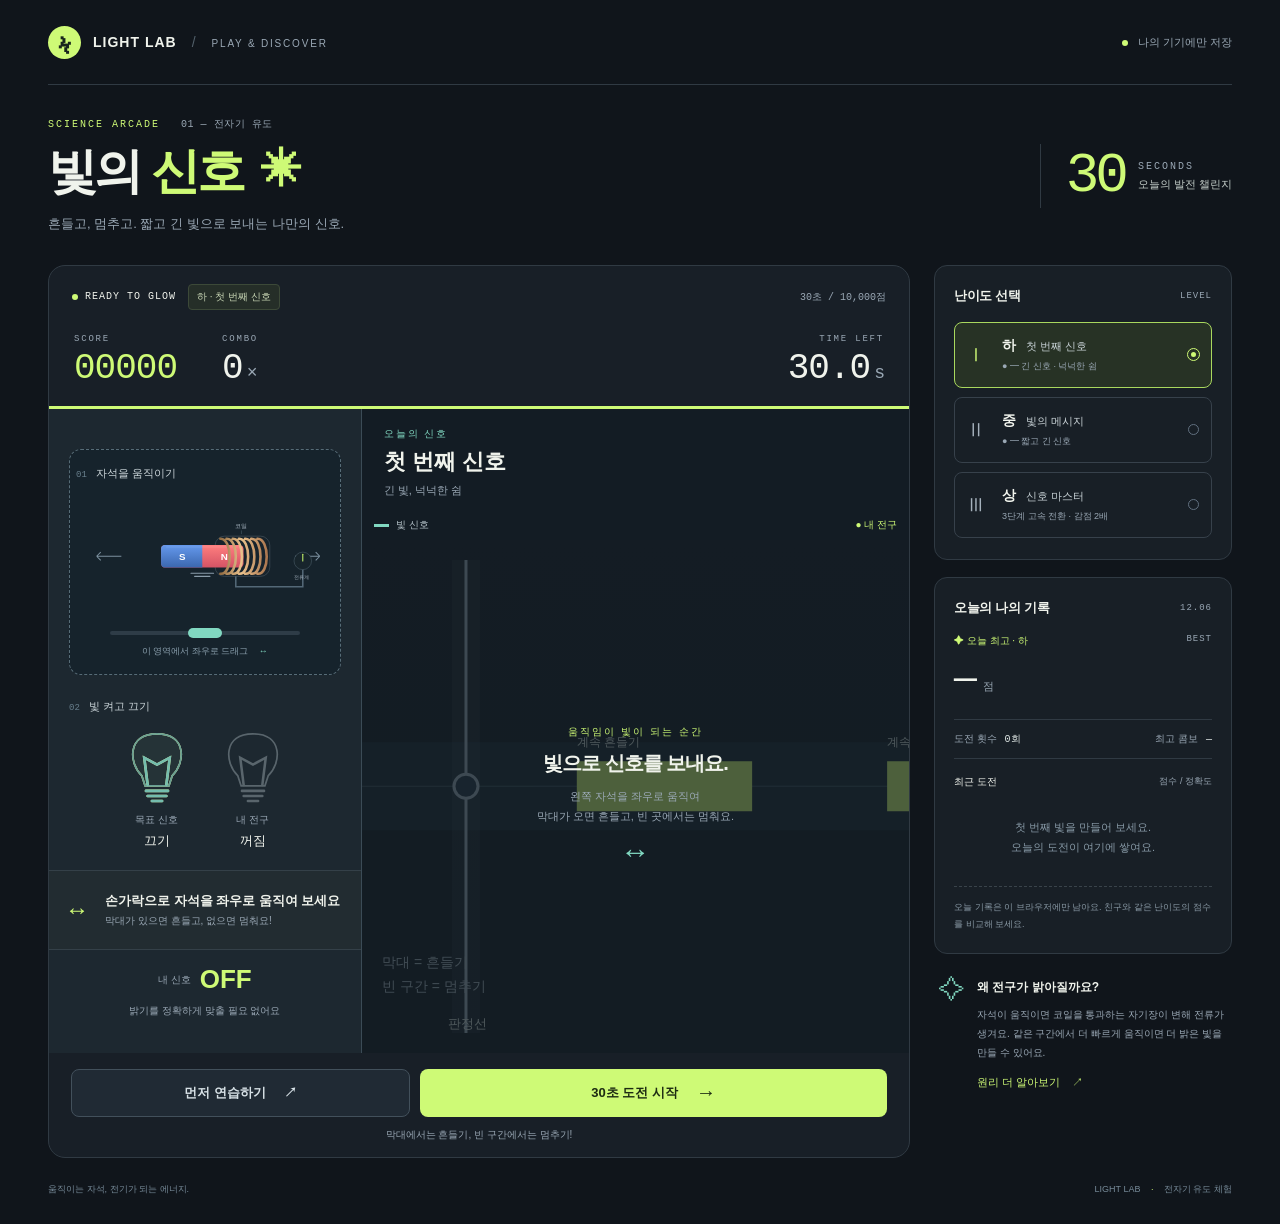
==== index.html @ e62f3f04 "update" ====
<!doctype html>
<html lang="ko">
<head>
  <meta charset="utf-8">
  <meta name="viewport" content="width=device-width,initial-scale=1,viewport-fit=cover">
  <meta name="theme-color" content="#10151b">
  <meta name="description" content="자석을 움직여 빛의 신호를 맞추는 30초 전자기 유도 게임. 터치로 플레이하고 오늘의 기록에 도전하세요.">
  <title>빛의 신호 · 30초 발전 챌린지</title>
  <link rel="stylesheet" href="styles.css">
  <script defer src="engine.js"></script>
  <script defer src="records.js"></script>
  <script defer src="game.js"></script>
</head>
<body>
  <div class="shell">
    <header class="topbar">
      <a class="brand" href="./index.html" aria-label="빛의 신호 처음으로"><span class="brand-icon">ϟ</span><span>LIGHT LAB<span class="brand-divider">/</span><span class="brand-sub">PLAY & DISCOVER</span></span></a>
      <div class="top-actions"><span class="local-tag"><i></i> 나의 기기에만 저장</span></div>
    </header>

    <main>
      <section class="intro">
        <div><p class="eyebrow">SCIENCE ARCADE <span>01 — 전자기 유도</span></p><h1>빛의 <em>신호</em><span class="title-star">✳</span></h1><p class="subtitle">흔들고, 멈추고. 짧고 긴 빛으로 보내는 나만의 신호.</p></div>
        <div class="challenge-tag"><span>30</span><div>SECONDS<br><strong>오늘의 발전 챌린지</strong></div></div>
      </section>

      <div class="layout">
        <section class="game-card" aria-label="전자기 유도 빛 신호 게임">
          <div class="stage-top"><div class="stage-label"><i></i> <span id="stage-label">READY TO GLOW</span><span id="mode-badge" class="badge">하 · 첫 번째 신호</span></div><span class="round-label">30초 / 10,000점</span></div>
          <div class="scoreboard">
            <div><span class="metric-label">SCORE</span><strong id="score">00000</strong></div>
            <div class="combo-metric"><span class="metric-label">COMBO</span><strong id="combo">0<span>×</span></strong></div>
            <div class="time-metric"><span class="metric-label">TIME LEFT</span><strong id="time">30.0<span>s</span></strong></div>
          </div>
          <div class="time-track"><div id="time-fill"></div></div>

          <div class="performance-grid"><section class="instrument-panel">          <div class="experiment">
            <div class="magnet-area" id="touch-zone" role="slider" tabindex="0" aria-label="자석 위치. 손가락으로 좌우 왕복하거나 좌우 방향키를 누르세요." aria-valuemin="8" aria-valuemax="92" aria-valuenow="50">
              <div class="apparatus-top"><span>01 <strong>자석을 움직이기</strong></span><span id="current-label">전류 없음</span></div>
              <svg id="apparatus" viewBox="0 0 500 155" aria-hidden="true">
                <defs><linearGradient id="pole-blue" x2="0" y2="1"><stop stop-color="#6599ed"/><stop offset="1" stop-color="#3b67ae"/></linearGradient><linearGradient id="pole-red" x2="0" y2="1"><stop stop-color="#ff7f7f"/><stop offset="1" stop-color="#d45365"/></linearGradient><linearGradient id="copper" x2="1" y2="0"><stop stop-color="#926c42"/><stop offset=".45" stop-color="#e9c18c"/><stop offset="1" stop-color="#ad7850"/></linearGradient></defs>
                <path d="M310 113 V137 H440 V102" fill="none" stroke="#536877" stroke-width="3"/>
                <rect x="270" y="39" width="106" height="78" rx="18" fill="#17232c" stroke="#53616a"/>
                <g id="magnet" transform="translate(165 0)"><rect x="0" y="56" width="160" height="44" rx="8" fill="url(#pole-red)"/><path d="M8 56 H80 V100 H8 Q0 100 0 92 V64 Q0 56 8 56" fill="url(#pole-blue)"/><path d="M10 60 H150" stroke="#fff" opacity=".22"/><text x="35" y="85" class="pole-letter">S</text><text x="116" y="85" class="pole-letter">N</text><path d="M58 111 H102 M65 117 H95" stroke="#8b9daa" stroke-width="2" stroke-linecap="round"/></g>
                <g id="coil-wires" fill="none" stroke="url(#copper)" stroke-width="5" stroke-linecap="round"><path d="M280 44 C304 43 304 115 280 112 M292 44 C316 43 316 115 292 112 M304 44 C328 43 328 115 304 112 M316 44 C340 43 340 115 316 112 M328 44 C352 43 352 115 328 112 M340 44 C364 43 364 115 340 112 M352 44 C376 43 376 115 352 112"/></g>
                <text x="321" y="24" text-anchor="middle" fill="#a3b1bd" font-size="12">코일</text><path d="M321 28 V35" stroke="#526571"/>
                <path d="M40 78 H88 M40 78 L48 70 M40 78 L48 86 M425 78 H473 M473 78 L465 70 M473 78 L465 86" stroke="#7c909f" stroke-width="2" fill="none"/>
                <circle cx="440" cy="87" r="17" fill="#18252c" stroke="#526571"/><path id="needle" d="M440 87 L440 74" stroke="#c8f86b" stroke-width="2" stroke-linecap="round"/>
                <text x="438" y="123" fill="#a3b1bd" font-size="10" text-anchor="middle">전류계</text>
              </svg>
              <div class="drag-track"><span id="drag-thumb"></span></div><span class="touch-caption">이 영역에서 좌우로 드래그 <span>↔</span></span>
            </div>
            <div class="bulbs-area"><div class="apparatus-top"><span>02 <strong>빛 켜고 끄기</strong></span></div><div class="bulb-pair"><div><div class="bulb target-bulb" id="target-bulb"><svg viewBox="0 0 80 95" aria-hidden="true"><path class="glass" d="M40 8 C4 8 7 43 22 57 L26 69 H54 L58 57 C73 43 76 8 40 8Z"/><path d="M29 68 L25 36 L40 44 L55 36 L51 68 M27 75 H53 M29 81 H51 M34 87 H46" fill="none" stroke="currentColor" stroke-width="3" stroke-linecap="round"/></svg></div><span>목표 신호</span><strong id="target-percent">0%</strong></div><div><div class="bulb" id="actual-bulb"><svg viewBox="0 0 80 95" aria-hidden="true"><path class="glass" d="M40 8 C4 8 7 43 22 57 L26 69 H54 L58 57 C73 43 76 8 40 8Z"/><path d="M29 68 L25 36 L40 44 L55 36 L51 68 M27 75 H53 M29 81 H51 M34 87 H46" fill="none" stroke="currentColor" stroke-width="3" stroke-linecap="round"/></svg></div><span>내 전구</span><strong id="actual-percent">0%</strong></div></div></div>
          </div>
          <div class="instruction-bar"><span id="motion-icon">↔</span><div><strong id="motion-label">손가락으로 자석을 좌우로 움직여 보세요</strong><span id="motion-detail">막대에서는 흔들기, 빈 구간에서는 멈추기!</span></div><span id="level-readout">READY</span></div>

<div class="note-readout"><span>내 신호</span><strong id="played-note">OFF</strong><small>밝기를 정확하게 맞출 필요 없어요</small></div></section><section class="score-panel"><div class="song-heading"><span>오늘의 신호</span><strong id="song-title">첫 번째 신호</strong><small id="song-description">긴 신호와 넉넉한 쉼</small></div>          <div class="track-header"><span><i class="legend-line"></i> 빛 신호 <span class="muted">← 이쪽으로 흘러와요</span></span><span class="cursor-legend">● 내 전구</span></div>
          <div class="track-wrap" id="track-wrap">
            <canvas id="track" aria-label="한 줄의 신호 막대가 판정선으로 흐릅니다. 막대에서는 흔들고 빈 구간에서는 멈추세요."></canvas>
            <div id="track-overlay" class="track-overlay"><span class="overlay-kicker">움직임이 빛이 되는 순간</span><strong id="overlay-title">빛으로 신호를 보내요.</strong><p id="overlay-text">왼쪽 자석을 좌우로 움직여<br>막대가 오면 흔들고, 없으면 멈춰요.</p><span class="overlay-symbol">↔</span></div>
            <span class="judge-badge" id="judge" aria-hidden="true"></span>
          </div>

</section></div>
          <div class="play-controls"><button id="practice" class="secondary-button">먼저 연습하기 <span>↗</span></button><button id="start" class="primary-button">30초 도전 시작 <span>→</span></button><button id="stop" class="secondary-button hidden">그만하기</button></div>
          <p id="status" class="status" role="status" aria-live="polite">막대에서는 흔들기, 빈 구간에서는 멈추기!</p>
        </section>

        <aside class="sidebar">
          <section class="side-card difficulty-card"><div class="section-heading"><h2>난이도 선택</h2><span>LEVEL</span></div><div class="difficulty-list" role="group" aria-label="난이도"><button class="difficulty active" data-mode="easy" aria-pressed="true"><span class="difficulty-icon">Ⅰ</span><span><strong>하 <small>첫 번째 신호</small></strong><em>● ━ 긴 신호 · 넉넉한 쉼</em></span><span class="selection-dot"></span></button><button class="difficulty" data-mode="medium" aria-pressed="false"><span class="difficulty-icon">Ⅱ</span><span><strong>중 <small>빛의 메시지</small></strong><em>● ━ 짧고 긴 신호</em></span><span class="selection-dot"></span></button><button class="difficulty" data-mode="hard" aria-pressed="false"><span class="difficulty-icon">Ⅲ</span><span><strong>상 <small>신호 마스터</small></strong><em>3단계 고속 전환 · 감점 2배</em></span><span class="selection-dot"></span></button></div></section>

          <section class="side-card records-card"><div class="section-heading"><h2>오늘의 나의 기록</h2><span id="today-date"></span></div><div class="best-label"><span>✦ 오늘 최고 · <b id="record-mode">하</b></span><span>BEST</span></div><div class="best-score"><strong id="best-score">—</strong><span>점</span></div><div class="record-stats"><span>도전 횟수 <b id="attempts">0회</b></span><span>최고 콤보 <b id="best-combo">—</b></span></div><div class="recent-heading">최근 도전 <span>점수 / 정확도</span></div><ol id="recent-records"><li class="empty-record">첫 번째 신호를 만들어 보세요.<br>오늘의 도전이 여기에 쌓여요.</li></ol><p class="record-note" id="storage-note">오늘 기록은 이 브라우저에만 남아요.<br>친구와 같은 난이도의 점수를 비교해 보세요.</p></section>

          <section class="science-note"><span class="note-icon">✧</span><div><h2>왜 전구가 밝아질까요?</h2><p>자석이 움직이면 코일을 통과하는 자기장이 변해 전류가 생겨요. 같은 구간에서 더 빠르게 움직이면 더 밝은 빛을 만들 수 있어요.</p><button id="learn" class="text-button">원리 더 알아보기 <span>↗</span></button></div></section>
        </aside>
      </div>
      <footer><span>움직이는 자석, 전기가 되는 에너지.</span><span>LIGHT LAB <i>·</i> 전자기 유도 체험</span></footer>
    </main>
  </div>

  <dialog id="result-dialog" aria-labelledby="result-title"><div class="result-decoration">✳</div><p class="eyebrow">CHALLENGE COMPLETE</p><h2 id="result-title">오늘의 빛을 만들었어요!</h2><p id="result-mode" class="muted"></p><div class="result-score" id="result-score">0</div><span class="result-outof">/ 10,000점</span><p id="new-best" class="new-best"></p><div class="result-stats"><div><span>정확도</span><strong id="result-accuracy"></strong></div><div><span>최대 콤보</span><strong id="result-combo"></strong></div><div><span>오늘 최고</span><strong id="result-best"></strong></div></div><p class="result-tip">막대에서는 흔들고, 빈 구간에서는 멈추기.<br>불필요한 빛을 줄이는 것이 높은 점수의 비결이에요.</p><button id="retry" class="primary-button">한 번 더 도전 <span>↻</span></button><button id="close-result" class="text-button">기록 보고 돌아가기</button></dialog>
  <dialog id="learn-dialog" aria-labelledby="learn-title"><p class="eyebrow">A LITTLE SCIENCE</p><h2 id="learn-title">움직임이 전기가 되는 원리</h2><div class="lesson-row"><b>01</b><p><strong>움직일 때 전류가 생겨요.</strong>코일을 통과하는 자기장이 변하면 유도 전류가 생겨요. 자석을 넣어 두기만 하면 전류가 계속 흐르지 않아요.</p></div><div class="lesson-row"><b>02</b><p><strong>속도를 바꾸면 밝기도 달라져요.</strong>같은 장치, 같은 구간에서 빠르게 움직일수록 자기장이 빠르게 변해 더 큰 전류를 만들 수 있어요.</p></div><div class="lesson-row"><b>03</b><p><strong>방향을 바꾸면 전류 방향도 바뀌어요.</strong>전류계 바늘을 살펴보세요. 전류 방향이 달라도 전구는 켜질 수 있어요.</p></div><p class="model-note">이 게임은 자석이 코일에 부분적으로 들어가는 구간을 단순화한 학습 모형이에요. 실제 밝기는 위치·코일·자석·회로에 따라 달라져요. 발전소도 물이나 바람 등의 에너지로 발전기를 돌려 전기를 만들어요. 표시되는 밝기와 점수는 실제 측정 단위가 아니에요. 짧고 긴 빛 신호로 전자기 유도의 켜짐과 꺼짐을 체험해요.</p><button id="close-learn" class="primary-button">이제 빛을 만들어 볼까요? <span>→</span></button></dialog>
</body>
</html>
---- styles.css ----
:root{color-scheme:dark;--bg:#10151b;--panel:#181f27;--line:#303a43;--text:#f0f3ec;--muted:#9aa8b5;--lime:#cefa76;--mint:#81d8c1;--yellow:#f3d894;--mono:Consolas,'Courier New',monospace;font-family:Arial,'Malgun Gothic',sans-serif}*{box-sizing:border-box}body{margin:0;background:var(--bg);color:var(--text);font-size:14px}button,a{-webkit-tap-highlight-color:transparent}button{font:inherit;cursor:pointer;color:inherit}button:disabled{cursor:default;opacity:.46}button:focus-visible,a:focus-visible,[tabindex]:focus-visible{outline:3px solid var(--lime);outline-offset:4px}button{border:0}a{color:inherit;text-decoration:none}.shell{max-width:1360px;padding:0 48px;margin:auto}.topbar{height:85px;display:flex;align-items:center;justify-content:space-between;border-bottom:1px solid var(--line)}.brand{display:flex;gap:12px;align-items:center;font-size:14px;font-weight:800;letter-spacing:1px}.brand-icon{display:grid;place-items:center;width:33px;height:33px;background:var(--lime);color:#18251c;border-radius:50%;font-size:29px}.brand-divider{font-weight:400;color:#53616b;margin:0 15px}.brand-sub{font-size:10px;letter-spacing:1.8px;font-weight:500;color:var(--muted)}.top-actions{display:flex;align-items:center;gap:24px}.local-tag{color:var(--muted);font-size:11px}.local-tag i,.stage-label i{display:inline-block;width:6px;height:6px;border-radius:50%;background:var(--lime);margin-right:7px}.icon-button{padding:9px 12px;border:1px solid var(--line);border-radius:8px;background:transparent;font-size:18px}.icon-button span{font-size:11px;margin-left:5px}.intro{display:flex;justify-content:space-between;align-items:center;padding:32px 0 30px}.eyebrow{font-family:var(--mono);font-size:10px;letter-spacing:2px;color:var(--lime);margin:0 0 12px}.eyebrow span{color:var(--muted);letter-spacing:.5px;margin-left:13px}h1{font-size:49px;letter-spacing:-3px;margin:0;line-height:1.15;font-weight:800}h1 em{font-style:normal;color:var(--lime)}.title-star{display:inline-block;font-size:41px;color:var(--lime);margin-left:18px;vertical-align:4px}.subtitle{font-size:13px;color:var(--muted);margin:14px 0 0;line-height:1.65}.challenge-tag{display:flex;align-items:center;gap:13px;border-left:1px solid var(--line);padding-left:25px}.challenge-tag>span{font:56px var(--mono);color:var(--lime);letter-spacing:-4px}.challenge-tag>div{font:10px/1.9 var(--mono);letter-spacing:2px;color:var(--muted)}.challenge-tag strong{font:11px Arial,'Malgun Gothic',sans-serif;letter-spacing:0;color:#c4cec9}.layout{display:grid;grid-template-columns:minmax(0,1fr) 298px;gap:24px;align-items:start}.game-card{border:1px solid var(--line);border-radius:17px;overflow:hidden;background:var(--panel)}.stage-top{padding:18px 23px 0;display:flex;justify-content:space-between;align-items:center;gap:8px}.stage-label{font:10px var(--mono);letter-spacing:1px;display:flex;align-items:center}.badge{border:1px solid #3c4938;background:#252e28;font:10px Arial,'Malgun Gothic',sans-serif;letter-spacing:0;color:#cbd9b7;border-radius:4px;padding:5px 8px;margin-left:12px}.round-label{font:10px var(--mono);color:var(--muted);white-space:nowrap}.scoreboard{display:flex;padding:24px 25px 19px;gap:45px}.metric-label{font:9px var(--mono);letter-spacing:1.8px;color:var(--muted);display:block;margin-bottom:7px}.scoreboard strong{font:36px var(--mono);letter-spacing:-1px;line-height:1}.scoreboard #score{color:var(--lime)}.scoreboard strong span{font-size:18px;color:var(--muted);margin-left:4px}.time-metric{margin-left:auto;text-align:right}.time-track{height:3px;background:#283039}.time-track div{width:100%;height:100%;background:var(--lime);transition:width .08s linear}.track-header{display:flex;justify-content:space-between;align-items:center;font-size:10px;color:#b5c2c9;padding:16px 23px 5px}.legend-line{display:inline-block;width:15px;height:3px;background:var(--mint);vertical-align:middle;margin-right:5px}.muted{color:var(--muted)}.track-header .muted{font-size:9px;margin-left:8px}.cursor-legend{color:var(--lime)}.track-wrap{position:relative;height:218px;background:linear-gradient(180deg,#161e26,#131c24);overflow:hidden}#track{display:block;width:100%;height:100%}.track-overlay{position:absolute;inset:0;display:flex;align-items:center;justify-content:center;flex-direction:column;background:linear-gradient(90deg,#151e26ad,#151e26eb 50%,#151e26b8);text-align:center;pointer-events:none}.overlay-kicker{font-size:10px;color:var(--lime);letter-spacing:2px;margin-bottom:11px}.track-overlay strong{font-size:25px;letter-spacing:-1px}.track-overlay p{font-size:12px;line-height:1.8;color:var(--muted);margin:10px 0}.overlay-symbol{font-size:30px;line-height:1;color:var(--mint)}.judge-badge{position:absolute;top:12px;left:23%;font:italic bold 16px var(--mono);color:var(--lime);text-shadow:0 0 18px #cefa7650;pointer-events:none}.judge-badge[data-grade=good]{color:var(--mint)}.judge-badge[data-grade=miss]{color:#ff989b}.instruction-bar{display:flex;align-items:center;gap:12px;padding:13px 22px;background:#222c31;border-top:1px solid #344048;border-bottom:1px solid #344048;min-height:66px}.instruction-bar>span:first-child{color:var(--lime);font-size:24px;width:32px;text-align:center}.instruction-bar strong{display:block;font-size:13px}.instruction-bar div>span{display:block;font-size:10px;color:var(--muted);margin-top:4px}.instruction-bar #level-readout{margin-left:auto;font:10px var(--mono);letter-spacing:1px;color:var(--mint);white-space:nowrap}.experiment{display:grid;grid-template-columns:minmax(0,1fr) 185px;padding:19px 22px 15px;gap:20px}.apparatus-top{display:flex;justify-content:space-between;gap:10px;color:#687f8c;font:9px var(--mono)}.apparatus-top strong{font:11px Arial,'Malgun Gothic',sans-serif;color:#cbd5d9;margin-left:4px}.apparatus-top #current-label{color:var(--mint);font:9px Arial,'Malgun Gothic',sans-serif}.magnet-area{touch-action:none;user-select:none;cursor:grab;min-width:0}.magnet-area:active{cursor:grabbing}#apparatus{display:block;width:100%;height:126px}.pole-letter{font:bold 19px Arial;fill:white}.drag-track{position:relative;height:4px;background:#2e3c47;border-radius:5px;margin:0 13%}.drag-track span{position:absolute;top:-3px;left:50%;width:34px;height:10px;margin-left:-17px;background:var(--mint);border-radius:8px}.touch-caption{display:block;font-size:9px;text-align:center;color:#8ba0ae;margin-top:10px}.touch-caption span{margin-left:8px;color:var(--mint)}.bulbs-area{border-left:1px solid var(--line);padding-left:18px}.bulb-pair{display:flex;justify-content:space-around;gap:12px;margin-top:11px;text-align:center}.bulb-pair>div{width:68px}.bulb{--light:0;color:#d4d795;height:80px;filter:drop-shadow(0 0 calc(var(--light)*17px) #e5f599);transition:filter .07s}.bulb svg{height:80px;width:68px}.bulb .glass{fill:rgba(222,248,137,calc(.06 + var(--light)*.8));stroke:rgba(217,239,160,calc(.28 + var(--light)*.7));stroke-width:2}.target-bulb{color:#74bdae}.target-bulb .glass{fill:rgba(120,220,193,calc(.03 + var(--light)*.7));stroke:#689f94}.bulb-pair span{font-size:10px;color:var(--muted);display:block;margin-top:3px}.bulb-pair strong{font:13px var(--mono);display:block;margin-top:5px}.play-controls{display:flex;gap:10px;padding:2px 22px 0}.primary-button,.secondary-button{min-height:48px;padding:12px 18px;border-radius:8px;font-weight:700;font-size:13px;display:flex;align-items:center;justify-content:center;gap:18px}.primary-button{background:var(--lime);color:#1d2b12;flex:1}.primary-button:hover{background:#ddffa1}.primary-button span{font-size:20px}.secondary-button{border:1px solid #42505b;background:#202a34;color:#d7e1e6;flex:.7}.secondary-button:hover{background:#2c3943}.status{font-size:10px;line-height:1.6;text-align:center;margin:10px 12px 14px;color:var(--muted);min-height:16px}.sidebar{display:flex;flex-direction:column;gap:17px}.side-card{background:#181f26;border:1px solid var(--line);border-radius:13px;padding:21px 19px}.section-heading{display:flex;justify-content:space-between;align-items:center;gap:6px;margin-bottom:17px}.section-heading h2{font-size:13px;margin:0;letter-spacing:-.3px}.section-heading>span{font:9px var(--mono);color:var(--muted);letter-spacing:1px}.difficulty-list{display:flex;flex-direction:column;gap:9px}.difficulty{display:flex;align-items:center;gap:10px;padding:13px 12px;border:1px solid #37414b;background:transparent;border-radius:8px;text-align:left;width:100%;min-height:66px}.difficulty.active{border-color:#a9d85e;background:#273225}.difficulty-icon{width:25px;font:18px var(--mono);color:#a5b1bc}.active .difficulty-icon{color:var(--lime)}.difficulty strong{display:block;font-size:14px}.difficulty small{font-size:11px;font-weight:500;color:#c9d3d7;margin-left:6px}.difficulty em{display:block;font-size:9px;line-height:1.4;color:var(--muted);font-style:normal;margin-top:5px}.selection-dot{margin-left:auto;flex-shrink:0;width:11px;height:11px;border:1px solid #617080;border-radius:50%}.active .selection-dot{border:3px solid #273225;background:var(--lime);outline:1px solid var(--lime)}.best-label{display:flex;justify-content:space-between;color:var(--lime);font-size:10px}.best-label>span:last-child{font:9px var(--mono);letter-spacing:1px;color:var(--muted)}.best-label b{font-weight:400}.best-score{display:flex;gap:7px;align-items:baseline;margin:10px 0 18px}.best-score strong{font:38px var(--mono);letter-spacing:-1px}.best-score>span{color:var(--muted);font-size:11px}.record-stats{display:flex;justify-content:space-between;border-top:1px solid var(--line);border-bottom:1px solid var(--line);padding:12px 0;font-size:10px;color:var(--muted)}.record-stats b{font-family:var(--mono);color:#e0e8e6;margin-left:5px;font-weight:400}.recent-heading{display:flex;justify-content:space-between;font-size:10px;margin-top:16px}.recent-heading span{font-size:9px;color:var(--muted)}#recent-records{list-style:none;padding:0;margin:10px 0;max-height:140px;overflow:auto}#recent-records li{display:flex;justify-content:space-between;gap:8px;padding:8px 0;font:11px var(--mono);border-bottom:1px solid #2b353e}#recent-records li span{color:var(--muted);font-size:10px}#recent-records li.empty-record{display:block;text-align:center;font:11px/1.8 Arial,'Malgun Gothic',sans-serif;color:#8799a6;padding:19px 0;border:0}.record-note{color:#8999a5;font-size:9px;line-height:1.8;border-top:1px dashed #39434a;padding-top:12px;margin-bottom:0}.science-note{display:flex;gap:12px;padding:4px 5px}.note-icon{font-size:26px;color:var(--mint)}.science-note h2{font-size:12px;margin:4px 0 9px}.science-note p{font-size:10px;line-height:1.9;color:var(--muted);margin:0}.text-button{background:transparent;color:var(--lime);font-size:11px;padding:10px 0;display:inline-flex;gap:12px;align-items:center;min-height:42px}.text-button:hover{text-decoration:underline}footer{display:flex;justify-content:space-between;gap:15px;color:#778b99;font-size:9px;padding:25px 0 28px}footer i{font-style:normal;margin:0 8px;color:var(--lime)}.hidden{display:none!important}dialog{background:#1b252e;border:1px solid #46524d;border-radius:20px;color:var(--text);max-width:520px;width:calc(100% - 36px);padding:32px;text-align:center;box-shadow:0 24px 100px #0008}dialog::backdrop{background:#091017c9;backdrop-filter:blur(7px)}dialog h2{font-size:25px;letter-spacing:-1px;margin:12px 0}dialog .eyebrow{margin-top:10px}.result-decoration{font-size:42px;color:var(--lime)}.result-score{font:66px var(--mono);letter-spacing:-4px;color:var(--lime);margin-top:22px}.result-outof{font-size:11px;color:var(--muted)}.new-best{color:var(--lime);font-size:12px;min-height:18px}.result-stats{display:flex;justify-content:space-around;background:#131d25;border:1px solid #36434b;border-radius:10px;padding:18px 8px}.result-stats span{display:block;color:var(--muted);font-size:10px;margin-bottom:8px}.result-stats strong{font:21px var(--mono)}.result-tip{font-size:12px;color:var(--muted);line-height:1.8;margin:22px 0}dialog .primary-button{width:100%}dialog .text-button{margin-top:9px}.lesson-row{display:flex;gap:16px;text-align:left;margin:18px 0}.lesson-row b{color:var(--lime);font:22px var(--mono);margin-top:4px}.lesson-row p{margin:0;font-size:12px;line-height:1.9;color:var(--muted)}.lesson-row strong{display:block;color:var(--text);font-size:13px;margin-bottom:3px}.model-note{text-align:left;font-size:11px;line-height:1.85;color:var(--muted);padding:16px;background:#131c25;border-radius:8px;margin:20px 0}body.playing .difficulty{opacity:.45}body.playing .intro{padding-top:22px;padding-bottom:22px}body.playing .local-tag i{box-shadow:0 0 12px var(--lime)}
@media(min-width:1450px){.shell{padding:0 30px}.track-wrap{height:250px}.experiment{padding-top:22px;padding-bottom:22px}#apparatus{height:140px}}
@media(max-width:1100px){.shell{padding:0 24px}.layout{grid-template-columns:minmax(0,1fr) 260px;gap:17px}.side-card{padding:18px 15px}.experiment{grid-template-columns:minmax(0,1fr) 152px;gap:10px;padding-left:16px;padding-right:16px}.bulbs-area{padding-left:10px}.bulb-pair{gap:3px}.apparatus-top #current-label{font-size:8px}.stage-top{padding:16px 17px 0}.round-label{display:none}.scoreboard{padding:22px 18px 18px;gap:30px}.track-wrap{height:215px}.instruction-bar{padding-left:16px;padding-right:16px}.instruction-bar strong{font-size:12px}.instruction-bar #level-readout{font-size:9px}.difficulty{padding:12px 8px;gap:7px}.difficulty small{font-size:10px}}
@media(max-width:850px){.shell{padding:0 22px}.topbar{height:70px}.brand-sub,.brand-divider{display:none}.intro{padding:25px 0}.layout{grid-template-columns:1fr}.sidebar{display:grid;grid-template-columns:1fr 1fr;gap:16px}.science-note{grid-column:1/-1;padding:8px 5px}.track-wrap{height:220px}.experiment{grid-template-columns:minmax(0,1fr) 195px}.stage-top{padding:18px 22px 0}.scoreboard{padding:22px 24px 20px}.bulbs-area{padding-left:20px}.difficulty-list{gap:9px}.difficulty{padding:13px 12px}.difficulty small{font-size:11px}.round-label{display:block}h1{font-size:44px}.challenge-tag>span{font-size:47px}.record-note{font-size:10px}.science-note p{font-size:11px}.play-controls .primary-button{min-height:54px}}
@media(max-width:520px){.shell{padding:0 12px}.topbar{height:62px}.local-tag{display:none}.brand{font-size:12px}.top-actions{gap:8px}.intro{padding:24px 4px}.challenge-tag{display:none}h1{font-size:40px}.subtitle{font-size:11px}.eyebrow{font-size:9px}.sidebar{grid-template-columns:1fr}.science-note{grid-column:auto}.stage-top{padding:16px 14px 0}.badge{font-size:9px;margin-left:8px}.round-label{display:none}.scoreboard{padding:20px 15px;gap:24px}.scoreboard strong{font-size:29px}.metric-label{font-size:8px}.track-header{padding:14px 13px 6px;font-size:9px}.track-header .muted{display:none}.track-wrap{height:210px}.track-overlay strong{font-size:23px}.experiment{grid-template-columns:minmax(0,1fr) 117px;padding:15px 12px;gap:8px}.bulbs-area{padding-left:8px}.bulb-pair>div{width:44px}.bulb svg{width:44px;height:66px}.bulb{height:70px}.apparatus-top #current-label{display:none}.apparatus-top strong{font-size:10px}.apparatus-top{font-size:8px}#apparatus{height:117px}.bulb-pair{gap:3px;margin-top:13px}.bulb-pair span{font-size:9px}.touch-caption{font-size:8px}.instruction-bar{gap:6px;padding:12px 10px}.instruction-bar strong{font-size:11px}.instruction-bar div>span{font-size:9px}.instruction-bar #level-readout{display:none}.play-controls{padding:0 12px;gap:8px}.primary-button,.secondary-button{font-size:12px;padding:12px;gap:10px}.status{font-size:9px}.sidebar{gap:14px}.side-card{padding:20px}footer{font-size:8px;line-height:1.6}.result-score{font-size:56px}.result-stats strong{font-size:18px}dialog{padding:24px}.lesson-row{gap:10px}}
@media(prefers-reduced-motion:reduce){*{scroll-behavior:auto!important;transition:none!important}}
/* Keep the rhythm lane and touch control together while a round is active. */
body.focused-game .topbar,body.focused-game .intro,body.focused-game .sidebar,body.focused-game footer{display:none}
body.focused-game .shell{padding-top:12px;padding-bottom:12px}
body.focused-game .layout{display:block;max-width:1000px;margin:0 auto}
body.focused-game .scoreboard{padding-top:16px;padding-bottom:14px}
body.focused-game .track-wrap{height:clamp(140px,27vh,245px)}
body.focused-game .experiment{padding-top:14px;padding-bottom:13px}
body.focused-game .game-card{scroll-margin-top:12px}
@media(max-height:720px){body.focused-game .stage-top{padding-top:12px}body.focused-game .scoreboard{padding-top:10px;padding-bottom:10px}body.focused-game .scoreboard strong{font-size:28px}body.focused-game .track-wrap{height:150px}body.focused-game #apparatus{height:105px}body.focused-game .instruction-bar{min-height:53px;padding-top:9px;padding-bottom:9px}body.focused-game .status{margin:6px 10px 9px}body.focused-game .experiment{padding-top:10px;padding-bottom:10px}}
.game-sound{display:none;background:#26343b;border:1px solid #475b60;border-radius:7px;padding:10px 12px;min-height:42px;font:11px var(--mono);color:var(--mint);white-space:nowrap}.focused-game .game-sound{display:block}.focused-game .round-label{margin-left:auto;margin-right:8px}@media(max-width:600px){.focused-game .round-label{display:none}.focused-game .stage-label{font-size:8px;letter-spacing:.3px}.focused-game .badge{font-size:8px;margin-left:6px}.focused-game .game-sound{padding:8px}}
/* Performance layout: touch instrument at left, tall score at right. */
.performance-grid{display:grid;grid-template-columns:minmax(235px,.8fr) minmax(0,1.4fr);gap:0;align-items:stretch}.instrument-panel{background:#1d2830;border-right:1px solid #3b4b56;min-width:0;display:flex;flex-direction:column;justify-content:center}.score-panel{min-width:0;background:#131c24}.song-heading{padding:18px 22px 12px;display:flex;flex-direction:column;gap:6px}.song-heading>span{font-size:10px;letter-spacing:2px;color:var(--mint)}.song-heading strong{font-size:22px}.song-heading small{font-size:11px;color:var(--muted)}.performance-grid .experiment{display:flex;flex-direction:column;padding:20px;gap:24px}.performance-grid .magnet-area{min-height:180px;display:flex;flex-direction:column;justify-content:center;border:1px dashed #576c77;border-radius:12px;padding:16px 6px;background:#16232c}.performance-grid #apparatus{height:150px}.performance-grid .bulbs-area{border:0;padding:0}.performance-grid .bulb-pair{justify-content:center;gap:28px}.performance-grid .bulb{height:85px}.performance-grid .bulb svg{height:85px}.performance-grid .instruction-bar{padding:14px 12px;min-height:80px}.performance-grid #level-readout{display:none}.note-readout{text-align:center;padding:14px;display:flex;gap:9px;align-items:center;justify-content:center;flex-wrap:wrap}.note-readout span,.note-readout small{font-size:10px;color:var(--muted)}.note-readout strong{font-size:26px;color:var(--lime)}.note-readout small{flex-basis:100%}.performance-grid .track-wrap,body.focused-game .performance-grid .track-wrap{height:clamp(390px,57vh,640px)}.performance-grid .track-header{font-size:10px;padding:8px 12px}.performance-grid .track-header .muted{display:none}.performance-grid .track-overlay strong{font-size:20px}.performance-grid .track-overlay p{font-size:11px}.performance-grid .track-overlay{background:#131c24b0}.play-controls{padding-top:16px}.unlit{filter:none!important;color:#59656c!important;transition:none!important}.unlit .glass{fill:transparent!important;stroke:#59656c!important}.focused-game .layout{max-width:1280px}.focused-game .performance-grid{grid-template-columns:minmax(240px,.7fr) minmax(0,1.5fr)}.focused-game .song-heading{padding-top:12px}.focused-game .performance-grid .experiment{padding:12px 16px;gap:12px}.focused-game .performance-grid .track-wrap{height:clamp(350px,calc(100dvh - 335px),670px)}.focused-game .performance-grid #apparatus{height:120px}.focused-game .performance-grid .magnet-area{min-height:150px}.focused-game .performance-grid .instruction-bar{min-height:62px}.focused-game .note-readout{padding:8px}.focused-game .performance-grid .bulb,.focused-game .performance-grid .bulb svg{height:65px}.performance-grid .apparatus-top #current-label{display:none}@media(max-width:600px){.performance-grid,.focused-game .performance-grid{grid-template-columns:minmax(145px,.8fr) minmax(0,1.2fr)}.performance-grid .experiment,.focused-game .performance-grid .experiment{padding:10px 5px;gap:12px}.performance-grid #apparatus,.focused-game .performance-grid #apparatus{height:95px}.performance-grid .magnet-area{padding:10px 2px}.performance-grid .bulb-pair{gap:9px}.performance-grid .instruction-bar{padding:10px 5px}.performance-grid .instruction-bar>span:first-child{display:none}.performance-grid .track-header{font-size:8px;gap:4px;flex-wrap:wrap}.song-heading{padding:14px 10px}.song-heading strong{font-size:18px}.song-heading small{font-size:10px}.performance-grid .track-overlay strong{font-size:15px}.performance-grid .track-overlay p{font-size:10px}.performance-grid .overlay-kicker{font-size:8px;letter-spacing:0}.performance-grid .judge-badge{font-size:12px}.performance-grid .note-readout small{font-size:9px}}
body.focused-game .layout{max-width:1280px}body.focused-game .performance-grid .track-wrap{height:clamp(300px,calc(100dvh - 395px),670px)}
.judge-badge[data-grade=penalty]{color:#ff989b}.judge-badge[data-grade=rest]{color:var(--mint)}.judge-badge[data-grade=grace]{color:var(--muted)}
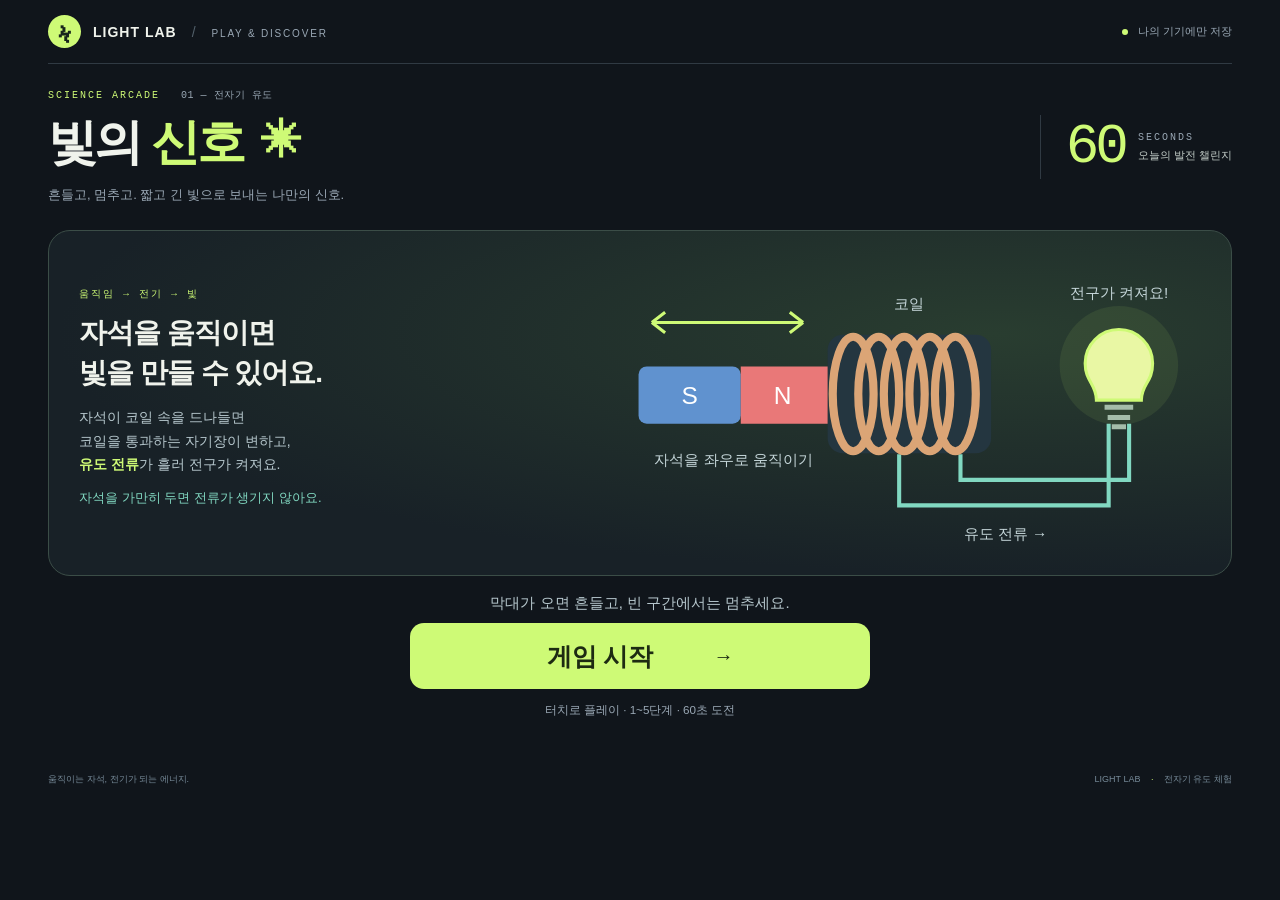
==== commit c458a2d9: "update" ====
--- a/index.html
+++ b/index.html
@@ -4,8 +4,8 @@
   <meta charset="utf-8">
   <meta name="viewport" content="width=device-width,initial-scale=1,viewport-fit=cover">
   <meta name="theme-color" content="#10151b">
-  <meta name="description" content="자석을 움직여 빛의 신호를 맞추는 30초 전자기 유도 게임. 터치로 플레이하고 오늘의 기록에 도전하세요.">
-  <title>빛의 신호 · 30초 발전 챌린지</title>
+  <meta name="description" content="자석을 움직여 빛의 신호를 맞추는 60초 전자기 유도 게임. 터치로 플레이하고 오늘의 기록에 도전하세요.">
+  <title>빛의 신호 · 60초 발전 챌린지</title>
   <link rel="stylesheet" href="styles.css">
   <script defer src="engine.js"></script>
   <script defer src="records.js"></script>
@@ -19,18 +19,32 @@
     </header>
 
     <main>
-      <section class="intro">
+      <section id="intro-screen" class="welcome-screen" aria-label="빛의 신호 소개"><div class="intro">
         <div><p class="eyebrow">SCIENCE ARCADE <span>01 — 전자기 유도</span></p><h1>빛의 <em>신호</em><span class="title-star">✳</span></h1><p class="subtitle">흔들고, 멈추고. 짧고 긴 빛으로 보내는 나만의 신호.</p></div>
-        <div class="challenge-tag"><span>30</span><div>SECONDS<br><strong>오늘의 발전 챌린지</strong></div></div>
+        <div class="challenge-tag"><span>60</span><div>SECONDS<br><strong>오늘의 발전 챌린지</strong></div></div>
+      </div>
+        <div class="science-hero">
+          <div class="science-copy"><p class="eyebrow">움직임 → 전기 → 빛</p><h2>자석을 움직이면<br>빛을 만들 수 있어요.</h2><p>자석이 코일 속을 드나들면<br>코일을 통과하는 자기장이 변하고,<br><strong>유도 전류</strong>가 흘러 전구가 켜져요.</p><p class="science-rest">자석을 가만히 두면 전류가 생기지 않아요.</p></div>
+          <svg class="science-picture" viewBox="0 0 620 290" role="img" aria-label="자석을 코일 속으로 넣거나 빼면 유도 전류가 생겨 전구가 켜져요">
+            <path d="M325 195 V245 H530 V165 M385 195 V220 H550 V165" fill="none" stroke="#81d8c1" stroke-width="4"/>
+            <rect x="255" y="78" width="160" height="116" rx="15" fill="#243640"/>
+            <g fill="none" stroke="#dba576" stroke-width="8"><ellipse cx="280" cy="136" rx="20" ry="56"/><ellipse cx="305" cy="136" rx="20" ry="56"/><ellipse cx="330" cy="136" rx="20" ry="56"/><ellipse cx="355" cy="136" rx="20" ry="56"/><ellipse cx="380" cy="136" rx="20" ry="56"/></g>
+            <rect x="70" y="109" width="100" height="56" rx="8" fill="#6092cf"/><path d="M170 109 H255 V165 H170Z" fill="#e97878"/><g fill="white" font-size="24" font-family="Arial" text-anchor="middle"><text x="120" y="146">S</text><text x="211" y="146">N</text></g>
+            <path d="M83 66 H231 M83 66 L96 56 M83 66 L96 76 M231 66 L218 56 M231 66 L218 76" fill="none" stroke="#cefa76" stroke-width="3"/>
+            <circle cx="540" cy="108" r="58" fill="#cefa76" opacity=".08"/><path d="M518 142 C518 126 507 124 507 106 A33 33 0 1 1 573 106 C573 125 562 126 562 142Z" fill="#e9f7a4" stroke="#cefa76" stroke-width="3"/><path d="M526 149 H554 M529 159 H551 M533 168 H547" stroke="#a4bca9" stroke-width="5"/>
+            <g fill="#c4d5d8" font-size="15" font-family="Arial,Malgun Gothic" text-anchor="middle"><text x="163" y="205">자석을 좌우로 움직이기</text><text x="335" y="53">코일</text><text x="540" y="42">전구가 켜져요!</text><text x="429" y="278">유도 전류 →</text></g>
+          </svg>
+        </div>
+        <div class="welcome-action"><p>막대가 오면 흔들고, 빈 구간에서는 멈추세요.</p><button id="enter-game" class="primary-button">게임 시작 <span>→</span></button><small>터치로 플레이 · 1~5단계 · 60초 도전</small></div>
       </section>
 
-      <div class="layout">
+      <section id="game-screen" hidden aria-label="게임과 난이도 선택"><div class="layout">
         <section class="game-card" aria-label="전자기 유도 빛 신호 게임">
-          <div class="stage-top"><div class="stage-label"><i></i> <span id="stage-label">READY TO GLOW</span><span id="mode-badge" class="badge">하 · 첫 번째 신호</span></div><span class="round-label">30초 / 10,000점</span></div>
+          <div class="stage-top"><button id="open-prepare" class="back-intro" type="button">시작 · 단계 선택</button><button id="back-intro" class="back-intro" type="button">← 인트로</button><div class="stage-label"><i></i> <span id="stage-label">READY TO GLOW</span><span id="mode-badge" class="badge">1단계 · 첫 번째 신호</span></div><span class="round-label">60초 / 10,000점</span><button id="sound-toggle" class="sound-toggle" type="button" aria-pressed="true" aria-label="소리 끄기">🔊 소리 켜짐</button></div>
           <div class="scoreboard">
             <div><span class="metric-label">SCORE</span><strong id="score">00000</strong></div>
             <div class="combo-metric"><span class="metric-label">COMBO</span><strong id="combo">0<span>×</span></strong></div>
-            <div class="time-metric"><span class="metric-label">TIME LEFT</span><strong id="time">30.0<span>s</span></strong></div>
+            <div class="time-metric"><span class="metric-label">TIME LEFT</span><strong id="time">60.0<span>s</span></strong></div>
           </div>
           <div class="time-track"><div id="time-fill"></div></div>
 
@@ -55,30 +69,37 @@
           <div class="instruction-bar"><span id="motion-icon">↔</span><div><strong id="motion-label">손가락으로 자석을 좌우로 움직여 보세요</strong><span id="motion-detail">막대에서는 흔들기, 빈 구간에서는 멈추기!</span></div><span id="level-readout">READY</span></div>
 
 <div class="note-readout"><span>내 신호</span><strong id="played-note">OFF</strong><small>밝기를 정확하게 맞출 필요 없어요</small></div></section><section class="score-panel"><div class="song-heading"><span>오늘의 신호</span><strong id="song-title">첫 번째 신호</strong><small id="song-description">긴 신호와 넉넉한 쉼</small></div>          <div class="track-header"><span><i class="legend-line"></i> 빛 신호 <span class="muted">← 이쪽으로 흘러와요</span></span><span class="cursor-legend">● 내 전구</span></div>
-          <div class="track-wrap" id="track-wrap">
+          <div class="track-wrap" id="track-wrap" id="track-wrap">
             <canvas id="track" aria-label="한 줄의 신호 막대가 판정선으로 흐릅니다. 막대에서는 흔들고 빈 구간에서는 멈추세요."></canvas>
             <div id="track-overlay" class="track-overlay"><span class="overlay-kicker">움직임이 빛이 되는 순간</span><strong id="overlay-title">빛으로 신호를 보내요.</strong><p id="overlay-text">왼쪽 자석을 좌우로 움직여<br>막대가 오면 흔들고, 없으면 멈춰요.</p><span class="overlay-symbol">↔</span></div>
             <span class="judge-badge" id="judge" aria-hidden="true"></span>
           </div>
 
 </section></div>
-          <div class="play-controls"><button id="practice" class="secondary-button">먼저 연습하기 <span>↗</span></button><button id="start" class="primary-button">30초 도전 시작 <span>→</span></button><button id="stop" class="secondary-button hidden">그만하기</button></div>
+          <p id="survival-readout" class="survival-readout"></p><div class="play-controls"><button id="practice" class="secondary-button">먼저 연습하기 <span>↗</span></button><button id="start" class="primary-button">60초 도전 시작 <span>→</span></button><button id="stop" class="secondary-button hidden">그만하기</button></div>
           <p id="status" class="status" role="status" aria-live="polite">막대에서는 흔들기, 빈 구간에서는 멈추기!</p>
         </section>
 
         <aside class="sidebar">
-          <section class="side-card difficulty-card"><div class="section-heading"><h2>난이도 선택</h2><span>LEVEL</span></div><div class="difficulty-list" role="group" aria-label="난이도"><button class="difficulty active" data-mode="easy" aria-pressed="true"><span class="difficulty-icon">Ⅰ</span><span><strong>하 <small>첫 번째 신호</small></strong><em>● ━ 긴 신호 · 넉넉한 쉼</em></span><span class="selection-dot"></span></button><button class="difficulty" data-mode="medium" aria-pressed="false"><span class="difficulty-icon">Ⅱ</span><span><strong>중 <small>빛의 메시지</small></strong><em>● ━ 짧고 긴 신호</em></span><span class="selection-dot"></span></button><button class="difficulty" data-mode="hard" aria-pressed="false"><span class="difficulty-icon">Ⅲ</span><span><strong>상 <small>신호 마스터</small></strong><em>3단계 고속 전환 · 감점 2배</em></span><span class="selection-dot"></span></button></div></section>
+          <section class="side-card difficulty-card"><div class="section-heading"><h2>난이도 선택</h2><span>LEVEL</span></div><div class="difficulty-list" role="group" aria-label="난이도"><button class="difficulty active" data-mode="easy" aria-pressed="true"><span class="difficulty-icon">1</span><span><strong>1단계 <small>첫 번째 신호</small></strong><em>긴 신호 · 넉넉한 쉼</em></span><span class="selection-dot"></span></button><button class="difficulty" data-mode="medium" aria-pressed="false"><span class="difficulty-icon">2</span><span><strong>2단계 <small>빛의 메시지</small></strong><em>짧고 긴 신호</em></span><span class="selection-dot"></span></button><button class="difficulty" data-mode="hard" aria-pressed="false"><span class="difficulty-icon">3</span><span><strong>3단계 <small>신호 마스터</small></strong><em>고속 전환 · 감점 2배</em></span><span class="selection-dot"></span></button><button class="difficulty" data-mode="expert" aria-pressed="false"><span class="difficulty-icon">4</span><span><strong>4단계 <small>번개 신호</small></strong><em>불규칙 연속 신호 · 더 빠르게</em></span><span class="selection-dot"></span></button><button class="difficulty" data-mode="master" aria-pressed="false"><span class="difficulty-icon">5</span><span><strong>5단계 <small>극한 신호</small></strong><em>초고속 짧은 신호 · 최고 난도</em></span><span class="selection-dot"></span></button></div></section>
 
-          <section class="side-card records-card"><div class="section-heading"><h2>오늘의 나의 기록</h2><span id="today-date"></span></div><div class="best-label"><span>✦ 오늘 최고 · <b id="record-mode">하</b></span><span>BEST</span></div><div class="best-score"><strong id="best-score">—</strong><span>점</span></div><div class="record-stats"><span>도전 횟수 <b id="attempts">0회</b></span><span>최고 콤보 <b id="best-combo">—</b></span></div><div class="recent-heading">최근 도전 <span>점수 / 정확도</span></div><ol id="recent-records"><li class="empty-record">첫 번째 신호를 만들어 보세요.<br>오늘의 도전이 여기에 쌓여요.</li></ol><p class="record-note" id="storage-note">오늘 기록은 이 브라우저에만 남아요.<br>친구와 같은 난이도의 점수를 비교해 보세요.</p></section>
+          <section class="side-card records-card"><div class="section-heading"><h2>오늘의 나의 기록</h2><span id="today-date"></span></div><div class="best-label"><span>✦ 오늘 최고 · <b id="record-mode">1단계</b></span><span>BEST</span></div><div class="best-score"><strong id="best-score">—</strong><span>점</span></div><div class="record-stats"><span>도전 횟수 <b id="attempts">0회</b></span><span>최고 콤보 <b id="best-combo">—</b></span></div><div class="recent-heading">최근 도전 <span>점수 / 정확도</span></div><ol id="recent-records"><li class="empty-record">첫 번째 신호를 만들어 보세요.<br>오늘의 도전이 여기에 쌓여요.</li></ol><p class="record-note" id="storage-note">오늘 기록은 이 브라우저에만 남아요.<br>친구와 같은 난이도의 점수를 비교해 보세요.</p></section>
 
           <section class="science-note"><span class="note-icon">✧</span><div><h2>왜 전구가 밝아질까요?</h2><p>자석이 움직이면 코일을 통과하는 자기장이 변해 전류가 생겨요. 같은 구간에서 더 빠르게 움직이면 더 밝은 빛을 만들 수 있어요.</p><button id="learn" class="text-button">원리 더 알아보기 <span>↗</span></button></div></section>
         </aside>
       </div>
-      <footer><span>움직이는 자석, 전기가 되는 에너지.</span><span>LIGHT LAB <i>·</i> 전자기 유도 체험</span></footer>
+      </section><footer><span>움직이는 자석, 전기가 되는 에너지.</span><span>LIGHT LAB <i>·</i> 전자기 유도 체험</span></footer>
     </main>
   </div>
 
-  <dialog id="result-dialog" aria-labelledby="result-title"><div class="result-decoration">✳</div><p class="eyebrow">CHALLENGE COMPLETE</p><h2 id="result-title">오늘의 빛을 만들었어요!</h2><p id="result-mode" class="muted"></p><div class="result-score" id="result-score">0</div><span class="result-outof">/ 10,000점</span><p id="new-best" class="new-best"></p><div class="result-stats"><div><span>정확도</span><strong id="result-accuracy"></strong></div><div><span>최대 콤보</span><strong id="result-combo"></strong></div><div><span>오늘 최고</span><strong id="result-best"></strong></div></div><p class="result-tip">막대에서는 흔들고, 빈 구간에서는 멈추기.<br>불필요한 빛을 줄이는 것이 높은 점수의 비결이에요.</p><button id="retry" class="primary-button">한 번 더 도전 <span>↻</span></button><button id="close-result" class="text-button">기록 보고 돌아가기</button></dialog>
+  <dialog id="prepare-dialog" class="prepare-dialog" aria-labelledby="prepare-title">
+    <p class="eyebrow">READY TO GLOW</p><h2 id="prepare-title">빛의 신호, 시작할까요?</h2><p class="prepare-description">단계를 고르고 시작하세요.<br>막대에서는 흔들기, 빈 구간에서는 멈추기!</p>
+    <div class="prepare-levels" role="group" aria-label="시작 난이도 선택"><button class="difficulty active" data-mode="easy" aria-pressed="true"><span class="difficulty-icon">1</span><span><strong>1단계 <small>첫 번째 신호</small></strong><em>긴 신호 · 넉넉한 쉼</em></span><span class="selection-dot"></span></button><button class="difficulty" data-mode="medium" aria-pressed="false"><span class="difficulty-icon">2</span><span><strong>2단계 <small>빛의 메시지</small></strong><em>짧고 긴 신호</em></span><span class="selection-dot"></span></button><button class="difficulty" data-mode="hard" aria-pressed="false"><span class="difficulty-icon">3</span><span><strong>3단계 <small>신호 마스터</small></strong><em>고속 전환 · 감점 2배</em></span><span class="selection-dot"></span></button><button class="difficulty" data-mode="expert" aria-pressed="false"><span class="difficulty-icon">4</span><span><strong>4단계 <small>번개 신호</small></strong><em>불규칙 연속 신호 · 더 빠르게</em></span><span class="selection-dot"></span></button><button class="difficulty" data-mode="master" aria-pressed="false"><span class="difficulty-icon">5</span><span><strong>5단계 <small>극한 신호</small></strong><em>초고속 짧은 신호 · 최고 난도</em></span><span class="selection-dot"></span></button></div>
+    <p id="prepare-selection" class="prepare-selection">1단계 · 첫 번째 신호</p>
+    <button id="prepare-start" class="primary-button">60초 게임 시작 <span>→</span></button>
+    <p class="creator-credit">made by 조광근</p>
+  </dialog>
+  <dialog id="result-dialog" aria-labelledby="result-title"><div class="result-decoration">✳</div><p class="eyebrow">CHALLENGE COMPLETE</p><h2 id="result-title">오늘의 빛을 만들었어요!</h2><p id="result-reason" class="muted"></p><p id="result-mode" class="muted"></p><div class="result-score" id="result-score">0</div><span class="result-outof">/ 10,000점</span><p id="new-best" class="new-best"></p><div class="result-stats"><div><span>정확도</span><strong id="result-accuracy"></strong></div><div><span>최대 콤보</span><strong id="result-combo"></strong></div><div><span>오늘 최고</span><strong id="result-best"></strong></div></div><p class="result-tip">막대에서는 흔들고, 빈 구간에서는 멈추기.<br>불필요한 빛을 줄이는 것이 높은 점수의 비결이에요.</p><button id="retry" class="primary-button">한 번 더 도전 <span>↻</span></button><button id="close-result" class="text-button">기록 보고 돌아가기</button></dialog>
   <dialog id="learn-dialog" aria-labelledby="learn-title"><p class="eyebrow">A LITTLE SCIENCE</p><h2 id="learn-title">움직임이 전기가 되는 원리</h2><div class="lesson-row"><b>01</b><p><strong>움직일 때 전류가 생겨요.</strong>코일을 통과하는 자기장이 변하면 유도 전류가 생겨요. 자석을 넣어 두기만 하면 전류가 계속 흐르지 않아요.</p></div><div class="lesson-row"><b>02</b><p><strong>속도를 바꾸면 밝기도 달라져요.</strong>같은 장치, 같은 구간에서 빠르게 움직일수록 자기장이 빠르게 변해 더 큰 전류를 만들 수 있어요.</p></div><div class="lesson-row"><b>03</b><p><strong>방향을 바꾸면 전류 방향도 바뀌어요.</strong>전류계 바늘을 살펴보세요. 전류 방향이 달라도 전구는 켜질 수 있어요.</p></div><p class="model-note">이 게임은 자석이 코일에 부분적으로 들어가는 구간을 단순화한 학습 모형이에요. 실제 밝기는 위치·코일·자석·회로에 따라 달라져요. 발전소도 물이나 바람 등의 에너지로 발전기를 돌려 전기를 만들어요. 표시되는 밝기와 점수는 실제 측정 단위가 아니에요. 짧고 긴 빛 신호로 전자기 유도의 켜짐과 꺼짐을 체험해요.</p><button id="close-learn" class="primary-button">이제 빛을 만들어 볼까요? <span>→</span></button></dialog>
 </body>
 </html>
--- a/styles.css
+++ b/styles.css
@@ -18,3 +18,12 @@
 .performance-grid{display:grid;grid-template-columns:minmax(235px,.8fr) minmax(0,1.4fr);gap:0;align-items:stretch}.instrument-panel{background:#1d2830;border-right:1px solid #3b4b56;min-width:0;display:flex;flex-direction:column;justify-content:center}.score-panel{min-width:0;background:#131c24}.song-heading{padding:18px 22px 12px;display:flex;flex-direction:column;gap:6px}.song-heading>span{font-size:10px;letter-spacing:2px;color:var(--mint)}.song-heading strong{font-size:22px}.song-heading small{font-size:11px;color:var(--muted)}.performance-grid .experiment{display:flex;flex-direction:column;padding:20px;gap:24px}.performance-grid .magnet-area{min-height:180px;display:flex;flex-direction:column;justify-content:center;border:1px dashed #576c77;border-radius:12px;padding:16px 6px;background:#16232c}.performance-grid #apparatus{height:150px}.performance-grid .bulbs-area{border:0;padding:0}.performance-grid .bulb-pair{justify-content:center;gap:28px}.performance-grid .bulb{height:85px}.performance-grid .bulb svg{height:85px}.performance-grid .instruction-bar{padding:14px 12px;min-height:80px}.performance-grid #level-readout{display:none}.note-readout{text-align:center;padding:14px;display:flex;gap:9px;align-items:center;justify-content:center;flex-wrap:wrap}.note-readout span,.note-readout small{font-size:10px;color:var(--muted)}.note-readout strong{font-size:26px;color:var(--lime)}.note-readout small{flex-basis:100%}.performance-grid .track-wrap,body.focused-game .performance-grid .track-wrap{height:clamp(390px,57vh,640px)}.performance-grid .track-header{font-size:10px;padding:8px 12px}.performance-grid .track-header .muted{display:none}.performance-grid .track-overlay strong{font-size:20px}.performance-grid .track-overlay p{font-size:11px}.performance-grid .track-overlay{background:#131c24b0}.play-controls{padding-top:16px}.unlit{filter:none!important;color:#59656c!important;transition:none!important}.unlit .glass{fill:transparent!important;stroke:#59656c!important}.focused-game .layout{max-width:1280px}.focused-game .performance-grid{grid-template-columns:minmax(240px,.7fr) minmax(0,1.5fr)}.focused-game .song-heading{padding-top:12px}.focused-game .performance-grid .experiment{padding:12px 16px;gap:12px}.focused-game .performance-grid .track-wrap{height:clamp(350px,calc(100dvh - 335px),670px)}.focused-game .performance-grid #apparatus{height:120px}.focused-game .performance-grid .magnet-area{min-height:150px}.focused-game .performance-grid .instruction-bar{min-height:62px}.focused-game .note-readout{padding:8px}.focused-game .performance-grid .bulb,.focused-game .performance-grid .bulb svg{height:65px}.performance-grid .apparatus-top #current-label{display:none}@media(max-width:600px){.performance-grid,.focused-game .performance-grid{grid-template-columns:minmax(145px,.8fr) minmax(0,1.2fr)}.performance-grid .experiment,.focused-game .performance-grid .experiment{padding:10px 5px;gap:12px}.performance-grid #apparatus,.focused-game .performance-grid #apparatus{height:95px}.performance-grid .magnet-area{padding:10px 2px}.performance-grid .bulb-pair{gap:9px}.performance-grid .instruction-bar{padding:10px 5px}.performance-grid .instruction-bar>span:first-child{display:none}.performance-grid .track-header{font-size:8px;gap:4px;flex-wrap:wrap}.song-heading{padding:14px 10px}.song-heading strong{font-size:18px}.song-heading small{font-size:10px}.performance-grid .track-overlay strong{font-size:15px}.performance-grid .track-overlay p{font-size:10px}.performance-grid .overlay-kicker{font-size:8px;letter-spacing:0}.performance-grid .judge-badge{font-size:12px}.performance-grid .note-readout small{font-size:9px}}
 body.focused-game .layout{max-width:1280px}body.focused-game .performance-grid .track-wrap{height:clamp(300px,calc(100dvh - 395px),670px)}
 .judge-badge[data-grade=penalty]{color:#ff989b}.judge-badge[data-grade=rest]{color:var(--mint)}.judge-badge[data-grade=grace]{color:var(--muted)}
+.survival-readout{margin:8px 12px 0;text-align:center;font-size:12px;color:#edcf92;min-height:18px}
+.track-wrap.signal-warning::after{content:'';position:absolute;inset:0;pointer-events:none;background:#e52e36;animation:signal-alarm 1.2s ease-in-out infinite;border:3px solid #ff6565}
+@keyframes signal-alarm{0%,100%{opacity:.04}50%{opacity:.28}}
+@media(prefers-reduced-motion:reduce){.track-wrap.signal-warning::after{animation:none;opacity:.18}}
+.sound-toggle{flex-shrink:0;min-height:46px;padding:10px 16px;border:2px solid var(--lime);border-radius:10px;background:#304127;color:var(--lime);font-weight:700;font-size:14px;white-space:nowrap}.sound-toggle[aria-pressed=false]{border-color:#788894;background:#252e37;color:#d0dae0}.stage-top{flex-wrap:wrap}.stage-top .round-label{margin-left:auto}@media(max-width:600px){.stage-top .round-label{display:none}.sound-toggle{margin-left:auto;font-size:12px;padding:8px 10px}.stage-top{padding-left:12px;padding-right:12px}}
+[hidden]{display:none!important}.welcome-screen{padding-bottom:30px}.science-hero{display:grid;grid-template-columns:.85fr 1.15fr;align-items:center;gap:20px;padding:32px 36px;border:1px solid #3b4d47;border-radius:22px;background:radial-gradient(ellipse at 80% 30%,#293d30,#182127 70%)}.science-copy h2{font-size:30px;line-height:1.45;letter-spacing:-1px;margin:0 0 16px}.science-copy p:not(.eyebrow){color:#b6c7cd;line-height:1.9;font-size:16px}.science-copy strong{color:var(--lime)}.science-copy .science-rest{font-size:13px!important;color:var(--mint)!important}.science-picture{width:100%;height:auto}.welcome-action{text-align:center;padding:22px 0 0}.welcome-action p{color:#b6c7cd;font-size:15px}.welcome-action .primary-button{width:min(100%,460px);margin:16px auto 12px;min-height:72px;font-size:25px;gap:60px;border-radius:14px}.welcome-action small{color:var(--muted)}.back-intro{background:#25333e;border:1px solid #536674;border-radius:8px;min-height:44px;padding:10px 13px;font-size:12px;white-space:nowrap}#game-screen{padding-top:24px}.focused-game #game-screen{padding-top:0}body:has(#game-screen:not([hidden]))>.shell>.topbar{height:65px}@media(max-width:800px){.science-hero{padding:24px;grid-template-columns:1fr 1.1fr}.science-copy h2{font-size:24px}.science-copy p:not(.eyebrow){font-size:14px}}@media(max-width:600px){.science-hero{grid-template-columns:1fr;padding:22px;gap:8px}.science-copy h2{font-size:25px}.science-picture{max-height:205px}.welcome-screen .intro{padding-top:24px;padding-bottom:24px}.welcome-action .primary-button{min-height:68px}.welcome-action p{font-size:13px}.back-intro{font-size:11px;padding:8px}.stage-label{flex-wrap:wrap}}
+body:has(#intro-screen:not([hidden])) .topbar{height:64px}.welcome-screen .intro{padding:24px 0}.science-hero{padding:24px 30px}.science-copy h2{font-size:28px;margin-bottom:12px}.science-copy p:not(.eyebrow){font-size:14px;line-height:1.7;margin:10px 0}.welcome-action{padding-top:10px}.welcome-action p{margin:8px 0}.welcome-action .primary-button{margin-top:10px;min-height:66px}@media(max-width:600px){.welcome-screen .intro{padding:18px 0}.science-hero{padding:20px}.welcome-action{position:sticky;bottom:0;background:#10151bf5;padding:12px 0;z-index:2}}
+.prepare-dialog{width:min(600px,calc(100vw - 28px));max-height:calc(100dvh - 28px);margin:auto;padding:28px;border:1px solid #647e46;border-radius:22px;background:#182127;color:var(--text);text-align:center;box-shadow:0 24px 100px #0009}.prepare-dialog::backdrop{background:#081016bb;backdrop-filter:blur(5px)}.prepare-dialog h2{font-size:27px;margin:0 0 10px}.prepare-description{color:#aebfc8;line-height:1.7;font-size:13px}.prepare-levels{display:grid;grid-template-columns:repeat(5,minmax(0,1fr));gap:8px;margin:22px 0 12px}.prepare-levels .difficulty{justify-content:center;flex-direction:column;padding:14px 4px;gap:8px;min-height:88px;text-align:center}.prepare-levels .difficulty-icon{font-size:25px}.prepare-levels .difficulty small,.prepare-levels .difficulty em,.prepare-levels .selection-dot{display:none}.prepare-selection{color:var(--lime);font-size:14px;margin:12px 0 20px}.prepare-dialog .primary-button{width:100%;font-size:23px;min-height:70px;border-radius:12px}.prepare-dialog .secondary-button{width:100%;margin-top:12px}.prepare-dialog .text-button{margin-top:14px;min-height:40px}#open-prepare{background:#304127;border-color:#94b45e;color:var(--lime)}@media(max-width:450px){.prepare-dialog{padding:22px 16px}.prepare-dialog h2{font-size:23px}.prepare-levels{gap:5px}.prepare-levels .difficulty strong{font-size:12px}.prepare-dialog .primary-button{font-size:21px}}
+.prepare-dialog .creator-credit{text-align:right;color:var(--muted);font-size:13px;line-height:1.5;margin:20px 2px 0}
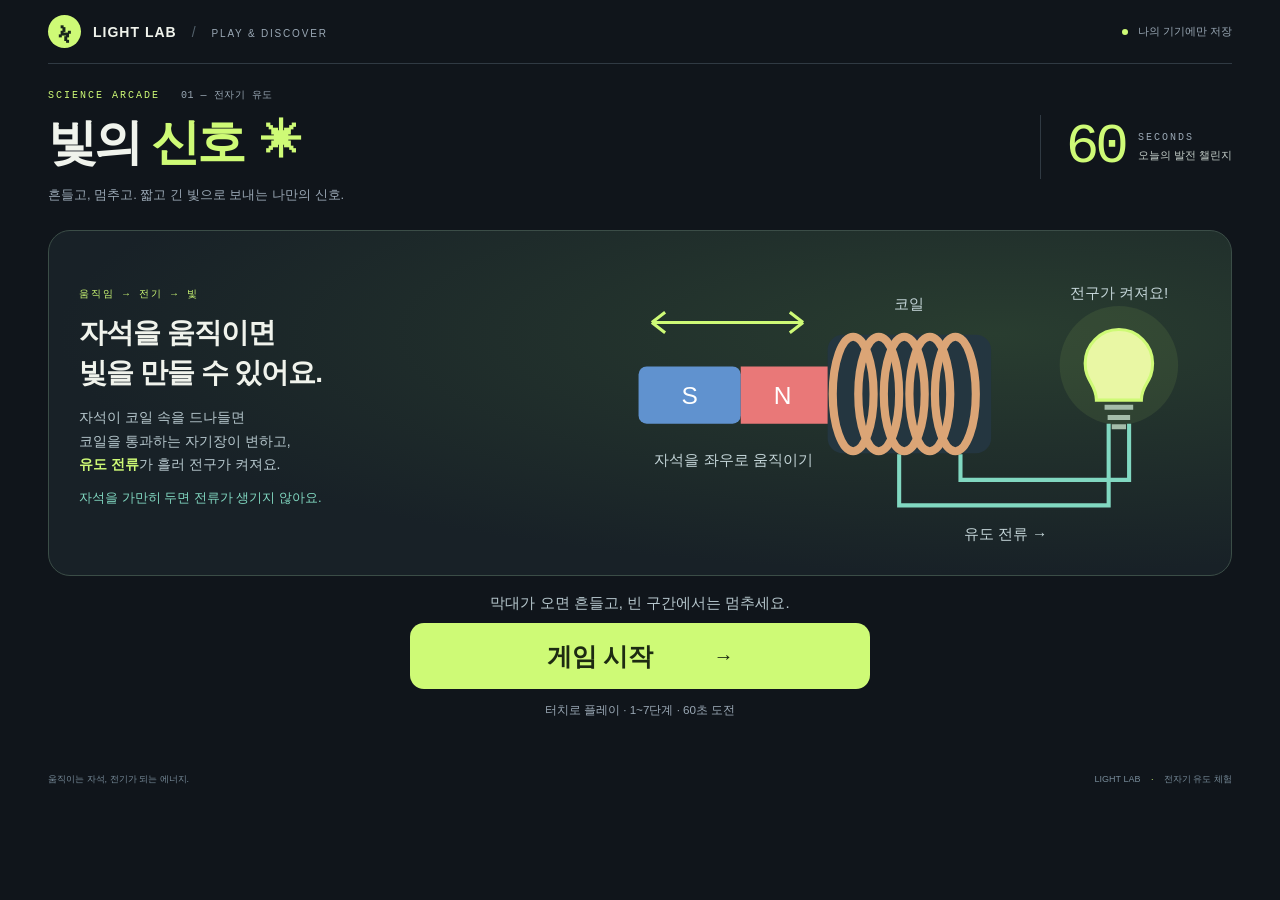
==== commit 1f59cd5d: "update" ====
--- a/index.html
+++ b/index.html
@@ -35,7 +35,7 @@
             <g fill="#c4d5d8" font-size="15" font-family="Arial,Malgun Gothic" text-anchor="middle"><text x="163" y="205">자석을 좌우로 움직이기</text><text x="335" y="53">코일</text><text x="540" y="42">전구가 켜져요!</text><text x="429" y="278">유도 전류 →</text></g>
           </svg>
         </div>
-        <div class="welcome-action"><p>막대가 오면 흔들고, 빈 구간에서는 멈추세요.</p><button id="enter-game" class="primary-button">게임 시작 <span>→</span></button><small>터치로 플레이 · 1~5단계 · 60초 도전</small></div>
+        <div class="welcome-action"><p>막대가 오면 흔들고, 빈 구간에서는 멈추세요.</p><button id="enter-game" class="primary-button">게임 시작 <span>→</span></button><small>터치로 플레이 · 1~7단계 · 60초 도전</small></div>
       </section>
 
       <section id="game-screen" hidden aria-label="게임과 난이도 선택"><div class="layout">
@@ -81,7 +81,7 @@
         </section>
 
         <aside class="sidebar">
-          <section class="side-card difficulty-card"><div class="section-heading"><h2>난이도 선택</h2><span>LEVEL</span></div><div class="difficulty-list" role="group" aria-label="난이도"><button class="difficulty active" data-mode="easy" aria-pressed="true"><span class="difficulty-icon">1</span><span><strong>1단계 <small>첫 번째 신호</small></strong><em>긴 신호 · 넉넉한 쉼</em></span><span class="selection-dot"></span></button><button class="difficulty" data-mode="medium" aria-pressed="false"><span class="difficulty-icon">2</span><span><strong>2단계 <small>빛의 메시지</small></strong><em>짧고 긴 신호</em></span><span class="selection-dot"></span></button><button class="difficulty" data-mode="hard" aria-pressed="false"><span class="difficulty-icon">3</span><span><strong>3단계 <small>신호 마스터</small></strong><em>고속 전환 · 감점 2배</em></span><span class="selection-dot"></span></button><button class="difficulty" data-mode="expert" aria-pressed="false"><span class="difficulty-icon">4</span><span><strong>4단계 <small>번개 신호</small></strong><em>불규칙 연속 신호 · 더 빠르게</em></span><span class="selection-dot"></span></button><button class="difficulty" data-mode="master" aria-pressed="false"><span class="difficulty-icon">5</span><span><strong>5단계 <small>극한 신호</small></strong><em>초고속 짧은 신호 · 최고 난도</em></span><span class="selection-dot"></span></button></div></section>
+          <section class="side-card difficulty-card"><div class="section-heading"><h2>난이도 선택</h2><span>LEVEL</span></div><div class="difficulty-list" role="group" aria-label="난이도"><button class="difficulty active" data-mode="easy" aria-pressed="true"><span class="difficulty-icon">1</span><span><strong>1단계 <small>첫 번째 신호</small></strong><em>긴 신호 · 넉넉한 쉼</em></span><span class="selection-dot"></span></button><button class="difficulty" data-mode="medium" aria-pressed="false"><span class="difficulty-icon">2</span><span><strong>2단계 <small>빛의 메시지</small></strong><em>짧고 긴 신호</em></span><span class="selection-dot"></span></button><button class="difficulty" data-mode="hard" aria-pressed="false"><span class="difficulty-icon">3</span><span><strong>3단계 <small>신호 마스터</small></strong><em>고속 전환 · 감점 2배</em></span><span class="selection-dot"></span></button><button class="difficulty" data-mode="expert" aria-pressed="false"><span class="difficulty-icon">4</span><span><strong>4단계 <small>번개 신호</small></strong><em>불규칙 연속 신호 · 더 빠르게</em></span><span class="selection-dot"></span></button><button class="difficulty" data-mode="master" aria-pressed="false"><span class="difficulty-icon">5</span><span><strong>5단계 <small>극한 신호</small></strong><em>초고속 짧은 신호</em></span><span class="selection-dot"></span></button><button class="difficulty" data-mode="lightning" aria-pressed="false"><span class="difficulty-icon">6</span><span><strong>6단계 <small>섬광 연타</small></strong><em>연속 전환 · 1.4초 미리 보기</em></span><span class="selection-dot"></span></button><button class="difficulty" data-mode="ultimate" aria-pressed="false"><span class="difficulty-icon">7</span><span><strong>7단계 <small>한계 돌파</small></strong><em>최고 난도 · 1.1초 미리 보기</em></span><span class="selection-dot"></span></button></div></section>
 
           <section class="side-card records-card"><div class="section-heading"><h2>오늘의 나의 기록</h2><span id="today-date"></span></div><div class="best-label"><span>✦ 오늘 최고 · <b id="record-mode">1단계</b></span><span>BEST</span></div><div class="best-score"><strong id="best-score">—</strong><span>점</span></div><div class="record-stats"><span>도전 횟수 <b id="attempts">0회</b></span><span>최고 콤보 <b id="best-combo">—</b></span></div><div class="recent-heading">최근 도전 <span>점수 / 정확도</span></div><ol id="recent-records"><li class="empty-record">첫 번째 신호를 만들어 보세요.<br>오늘의 도전이 여기에 쌓여요.</li></ol><p class="record-note" id="storage-note">오늘 기록은 이 브라우저에만 남아요.<br>친구와 같은 난이도의 점수를 비교해 보세요.</p></section>
 
@@ -94,12 +94,12 @@
 
   <dialog id="prepare-dialog" class="prepare-dialog" aria-labelledby="prepare-title">
     <p class="eyebrow">READY TO GLOW</p><h2 id="prepare-title">빛의 신호, 시작할까요?</h2><p class="prepare-description">단계를 고르고 시작하세요.<br>막대에서는 흔들기, 빈 구간에서는 멈추기!</p>
-    <div class="prepare-levels" role="group" aria-label="시작 난이도 선택"><button class="difficulty active" data-mode="easy" aria-pressed="true"><span class="difficulty-icon">1</span><span><strong>1단계 <small>첫 번째 신호</small></strong><em>긴 신호 · 넉넉한 쉼</em></span><span class="selection-dot"></span></button><button class="difficulty" data-mode="medium" aria-pressed="false"><span class="difficulty-icon">2</span><span><strong>2단계 <small>빛의 메시지</small></strong><em>짧고 긴 신호</em></span><span class="selection-dot"></span></button><button class="difficulty" data-mode="hard" aria-pressed="false"><span class="difficulty-icon">3</span><span><strong>3단계 <small>신호 마스터</small></strong><em>고속 전환 · 감점 2배</em></span><span class="selection-dot"></span></button><button class="difficulty" data-mode="expert" aria-pressed="false"><span class="difficulty-icon">4</span><span><strong>4단계 <small>번개 신호</small></strong><em>불규칙 연속 신호 · 더 빠르게</em></span><span class="selection-dot"></span></button><button class="difficulty" data-mode="master" aria-pressed="false"><span class="difficulty-icon">5</span><span><strong>5단계 <small>극한 신호</small></strong><em>초고속 짧은 신호 · 최고 난도</em></span><span class="selection-dot"></span></button></div>
+    <div class="prepare-levels" role="group" aria-label="시작 난이도 선택"><button class="difficulty active" data-mode="easy" aria-pressed="true"><span class="difficulty-icon">1</span><span><strong>1단계 <small>첫 번째 신호</small></strong><em>긴 신호 · 넉넉한 쉼</em></span><span class="selection-dot"></span></button><button class="difficulty" data-mode="medium" aria-pressed="false"><span class="difficulty-icon">2</span><span><strong>2단계 <small>빛의 메시지</small></strong><em>짧고 긴 신호</em></span><span class="selection-dot"></span></button><button class="difficulty" data-mode="hard" aria-pressed="false"><span class="difficulty-icon">3</span><span><strong>3단계 <small>신호 마스터</small></strong><em>고속 전환 · 감점 2배</em></span><span class="selection-dot"></span></button><button class="difficulty" data-mode="expert" aria-pressed="false"><span class="difficulty-icon">4</span><span><strong>4단계 <small>번개 신호</small></strong><em>불규칙 연속 신호 · 더 빠르게</em></span><span class="selection-dot"></span></button><button class="difficulty" data-mode="master" aria-pressed="false"><span class="difficulty-icon">5</span><span><strong>5단계 <small>극한 신호</small></strong><em>초고속 짧은 신호</em></span><span class="selection-dot"></span></button><button class="difficulty" data-mode="lightning" aria-pressed="false"><span class="difficulty-icon">6</span><span><strong>6단계 <small>섬광 연타</small></strong><em>연속 전환 · 1.4초 미리 보기</em></span><span class="selection-dot"></span></button><button class="difficulty" data-mode="ultimate" aria-pressed="false"><span class="difficulty-icon">7</span><span><strong>7단계 <small>한계 돌파</small></strong><em>최고 난도 · 1.1초 미리 보기</em></span><span class="selection-dot"></span></button></div>
     <p id="prepare-selection" class="prepare-selection">1단계 · 첫 번째 신호</p>
     <button id="prepare-start" class="primary-button">60초 게임 시작 <span>→</span></button>
     <p class="creator-credit">made by 조광근</p>
   </dialog>
-  <dialog id="result-dialog" aria-labelledby="result-title"><div class="result-decoration">✳</div><p class="eyebrow">CHALLENGE COMPLETE</p><h2 id="result-title">오늘의 빛을 만들었어요!</h2><p id="result-reason" class="muted"></p><p id="result-mode" class="muted"></p><div class="result-score" id="result-score">0</div><span class="result-outof">/ 10,000점</span><p id="new-best" class="new-best"></p><div class="result-stats"><div><span>정확도</span><strong id="result-accuracy"></strong></div><div><span>최대 콤보</span><strong id="result-combo"></strong></div><div><span>오늘 최고</span><strong id="result-best"></strong></div></div><p class="result-tip">막대에서는 흔들고, 빈 구간에서는 멈추기.<br>불필요한 빛을 줄이는 것이 높은 점수의 비결이에요.</p><button id="retry" class="primary-button">한 번 더 도전 <span>↻</span></button><button id="close-result" class="text-button">기록 보고 돌아가기</button></dialog>
+  <dialog id="result-dialog" aria-labelledby="result-title"><div id="result-emblem" class="result-decoration" aria-hidden="true">🏆</div><p id="result-kicker" class="eyebrow">STAGE CLEAR</p><h2 id="result-title">오늘의 빛을 만들었어요!</h2><p id="result-celebration" class="result-celebration"></p><p id="result-reason" class="muted"></p><p id="result-mode" class="muted"></p><div class="result-score" id="result-score">0</div><span class="result-outof">/ 10,000점</span><p id="new-best" class="new-best"></p><div class="result-stats"><div><span>정확도</span><strong id="result-accuracy"></strong></div><div><span>최대 콤보</span><strong id="result-combo"></strong></div><div><span>오늘 최고</span><strong id="result-best"></strong></div></div><p class="result-tip">막대에서는 흔들고, 빈 구간에서는 멈추기.<br>불필요한 빛을 줄이는 것이 높은 점수의 비결이에요.</p><button id="next-level" class="primary-button" hidden>다음 단계 도전하기 →</button><button id="retry" class="primary-button">한 번 더 도전 <span>↻</span></button><button id="close-result" class="text-button">기록 보고 돌아가기</button></dialog>
   <dialog id="learn-dialog" aria-labelledby="learn-title"><p class="eyebrow">A LITTLE SCIENCE</p><h2 id="learn-title">움직임이 전기가 되는 원리</h2><div class="lesson-row"><b>01</b><p><strong>움직일 때 전류가 생겨요.</strong>코일을 통과하는 자기장이 변하면 유도 전류가 생겨요. 자석을 넣어 두기만 하면 전류가 계속 흐르지 않아요.</p></div><div class="lesson-row"><b>02</b><p><strong>속도를 바꾸면 밝기도 달라져요.</strong>같은 장치, 같은 구간에서 빠르게 움직일수록 자기장이 빠르게 변해 더 큰 전류를 만들 수 있어요.</p></div><div class="lesson-row"><b>03</b><p><strong>방향을 바꾸면 전류 방향도 바뀌어요.</strong>전류계 바늘을 살펴보세요. 전류 방향이 달라도 전구는 켜질 수 있어요.</p></div><p class="model-note">이 게임은 자석이 코일에 부분적으로 들어가는 구간을 단순화한 학습 모형이에요. 실제 밝기는 위치·코일·자석·회로에 따라 달라져요. 발전소도 물이나 바람 등의 에너지로 발전기를 돌려 전기를 만들어요. 표시되는 밝기와 점수는 실제 측정 단위가 아니에요. 짧고 긴 빛 신호로 전자기 유도의 켜짐과 꺼짐을 체험해요.</p><button id="close-learn" class="primary-button">이제 빛을 만들어 볼까요? <span>→</span></button></dialog>
 </body>
 </html>
--- a/styles.css
+++ b/styles.css
@@ -27,3 +27,6 @@
 body:has(#intro-screen:not([hidden])) .topbar{height:64px}.welcome-screen .intro{padding:24px 0}.science-hero{padding:24px 30px}.science-copy h2{font-size:28px;margin-bottom:12px}.science-copy p:not(.eyebrow){font-size:14px;line-height:1.7;margin:10px 0}.welcome-action{padding-top:10px}.welcome-action p{margin:8px 0}.welcome-action .primary-button{margin-top:10px;min-height:66px}@media(max-width:600px){.welcome-screen .intro{padding:18px 0}.science-hero{padding:20px}.welcome-action{position:sticky;bottom:0;background:#10151bf5;padding:12px 0;z-index:2}}
 .prepare-dialog{width:min(600px,calc(100vw - 28px));max-height:calc(100dvh - 28px);margin:auto;padding:28px;border:1px solid #647e46;border-radius:22px;background:#182127;color:var(--text);text-align:center;box-shadow:0 24px 100px #0009}.prepare-dialog::backdrop{background:#081016bb;backdrop-filter:blur(5px)}.prepare-dialog h2{font-size:27px;margin:0 0 10px}.prepare-description{color:#aebfc8;line-height:1.7;font-size:13px}.prepare-levels{display:grid;grid-template-columns:repeat(5,minmax(0,1fr));gap:8px;margin:22px 0 12px}.prepare-levels .difficulty{justify-content:center;flex-direction:column;padding:14px 4px;gap:8px;min-height:88px;text-align:center}.prepare-levels .difficulty-icon{font-size:25px}.prepare-levels .difficulty small,.prepare-levels .difficulty em,.prepare-levels .selection-dot{display:none}.prepare-selection{color:var(--lime);font-size:14px;margin:12px 0 20px}.prepare-dialog .primary-button{width:100%;font-size:23px;min-height:70px;border-radius:12px}.prepare-dialog .secondary-button{width:100%;margin-top:12px}.prepare-dialog .text-button{margin-top:14px;min-height:40px}#open-prepare{background:#304127;border-color:#94b45e;color:var(--lime)}@media(max-width:450px){.prepare-dialog{padding:22px 16px}.prepare-dialog h2{font-size:23px}.prepare-levels{gap:5px}.prepare-levels .difficulty strong{font-size:12px}.prepare-dialog .primary-button{font-size:21px}}
 .prepare-dialog .creator-credit{text-align:right;color:var(--muted);font-size:13px;line-height:1.5;margin:20px 2px 0}
+#result-dialog{max-height:calc(100dvh - 28px);overflow:auto}#result-dialog[data-outcome=success]{border:2px solid var(--lime);background:radial-gradient(ellipse at 50% 0,#344729,#181f27 65%);box-shadow:0 0 70px #cefa7625}#result-dialog[data-outcome=success] #result-title{color:var(--lime);font-size:34px}#result-dialog[data-outcome=success] .result-decoration{font-size:58px;line-height:1.2}#result-dialog[data-outcome=failure] #result-title{color:#ff989b}.result-celebration{font-size:15px;line-height:1.7;color:#e0eacb}#next-level{width:100%;margin:16px 0 10px}#result-dialog[data-outcome=success] #retry{width:100%;background:#29363b;color:#cbd9de;border:1px solid #53656c;min-height:44px}#result-dialog[data-outcome=success] .result-tip{display:none}
+.prepare-levels{grid-template-columns:repeat(7,minmax(0,1fr))}@media(max-width:600px){.prepare-levels{grid-template-columns:repeat(4,minmax(0,1fr))}.prepare-levels .difficulty{min-height:65px;padding:9px 4px;gap:4px}.prepare-levels .difficulty-icon{font-size:20px}}
+#game-screen[data-fx=lightning] .score-panel{background:linear-gradient(135deg,#142c3d,#10212c 50%,#13392f);background-size:200% 200%;animation:aurora-drift 9s ease-in-out infinite alternate}#game-screen[data-fx=ultimate] .score-panel{background:linear-gradient(125deg,#342249,#15263d 40%,#30244c 70%,#3b2b24);background-size:250% 250%;animation:aurora-drift 6s ease-in-out infinite alternate}#game-screen[data-fx=lightning] .game-card{border-color:#43969e;box-shadow:0 0 26px #57deeb18}#game-screen[data-fx=ultimate] .game-card{border-color:#a779cb;box-shadow:0 0 35px #c28bff22}#game-screen[data-fx=lightning] .track-wrap,#game-screen[data-fx=ultimate] .track-wrap{background:linear-gradient(180deg,#10202b22,#10192388)}#game-screen[data-fx=lightning] .judge-badge[data-grade=hit]{color:#acffff;text-shadow:0 0 10px #45e6ff,0 0 24px #45e6ff}#game-screen[data-fx=ultimate] .judge-badge[data-grade=hit]{color:#ffe8a3;text-shadow:0 0 12px #de96ff,0 0 24px #de96ff}@keyframes aurora-drift{from{background-position:0% 25%}to{background-position:100% 75%}}@media(prefers-reduced-motion:reduce){#game-screen[data-fx] .score-panel{animation:none}}
